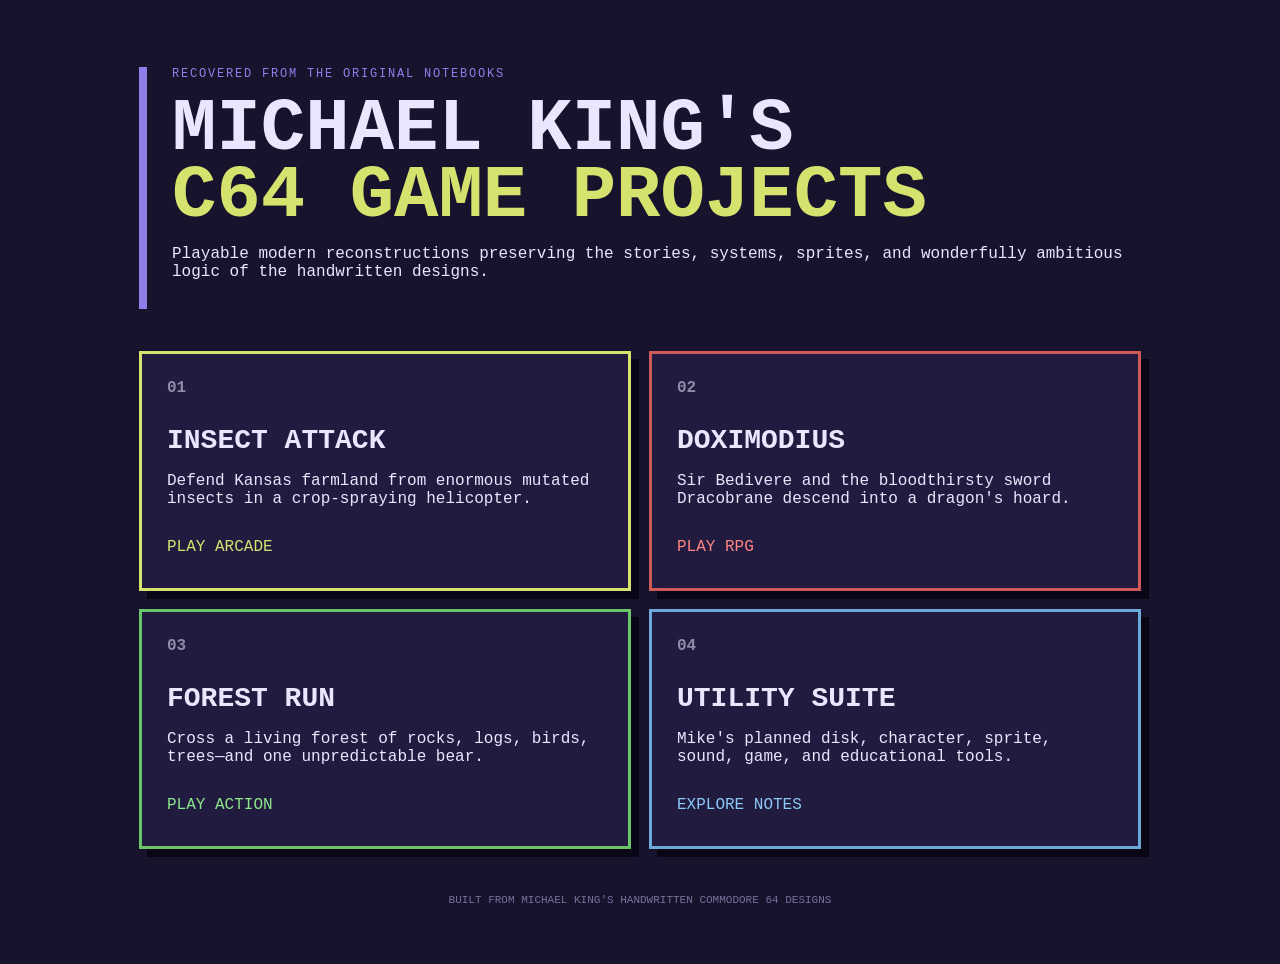
==== index.html @ 21979cb4 "Add C64 notebook game collection" ====
<!doctype html><html><head><meta charset="utf-8"><meta name="viewport" content="width=device-width,initial-scale=1"><title>Michael King's C64 Notebook Games</title><link rel="stylesheet" href="collection.css"></head><body><main><header><p class="eyebrow">RECOVERED FROM THE ORIGINAL NOTEBOOKS</p><h1>MICHAEL KING'S<br><span>C64 GAME PROJECTS</span></h1><p>Playable modern reconstructions preserving the stories, systems, sprites, and wonderfully ambitious logic of the handwritten designs.</p></header><section class="grid"><a class="card yellow" href="insect-attack/index.html"><b>01</b><h2>INSECT ATTACK</h2><p>Defend Kansas farmland from enormous mutated insects in a crop-spraying helicopter.</p><i>PLAY ARCADE</i></a><a class="card red" href="doximodius-rpg/index.html"><b>02</b><h2>DOXIMODIUS</h2><p>Sir Bedivere and the bloodthirsty sword Dracobrane descend into a dragon's hoard.</p><i>PLAY RPG</i></a><a class="card green" href="forest-rescue/index.html"><b>03</b><h2>FOREST RUN</h2><p>Cross a living forest of rocks, logs, birds, trees—and one unpredictable bear.</p><i>PLAY ACTION</i></a><a class="card blue" href="c64-utility-suite/index.html"><b>04</b><h2>UTILITY SUITE</h2><p>Mike's planned disk, character, sprite, sound, game, and educational tools.</p><i>EXPLORE NOTES</i></a></section><footer>BUILT FROM MICHAEL KING'S HANDWRITTEN COMMODORE 64 DESIGNS</footer></main></body></html>
---- collection.css ----
*{box-sizing:border-box}body{margin:0;background:#17132d;color:#e9e7ff;font:16px ui-monospace,monospace}main{max-width:1050px;margin:auto;padding:55px 24px}header{border-left:8px solid #8f7ee7;padding:0 0 12px 25px;margin-bottom:42px}.eyebrow{color:#8f7ee7;letter-spacing:.15em;font-size:12px}h1{font-size:clamp(34px,7vw,74px);line-height:.9;margin:15px 0}h1 span{color:#d5e36e}.grid{display:grid;grid-template-columns:repeat(2,1fr);gap:18px}.card{min-height:240px;padding:25px;text-decoration:none;color:inherit;border:3px solid;background:#211b3f;box-shadow:8px 8px #090716;transition:.12s}.card:hover{transform:translate(-3px,-3px);box-shadow:11px 11px #090716}.card b{opacity:.55}.card h2{font-size:28px;margin:28px 0 12px}.card i{display:block;margin-top:30px;font-style:normal}.yellow{border-color:#d5e36e}.yellow i{color:#d5e36e}.red{border-color:#d05a5a}.red i{color:#ff8585}.green{border-color:#6ac46a}.green i{color:#8ce78c}.blue{border-color:#6aa9d8}.blue i{color:#8cc9f7}footer{margin-top:45px;color:#777199;font-size:11px;text-align:center}@media(max-width:650px){.grid{grid-template-columns:1fr}}
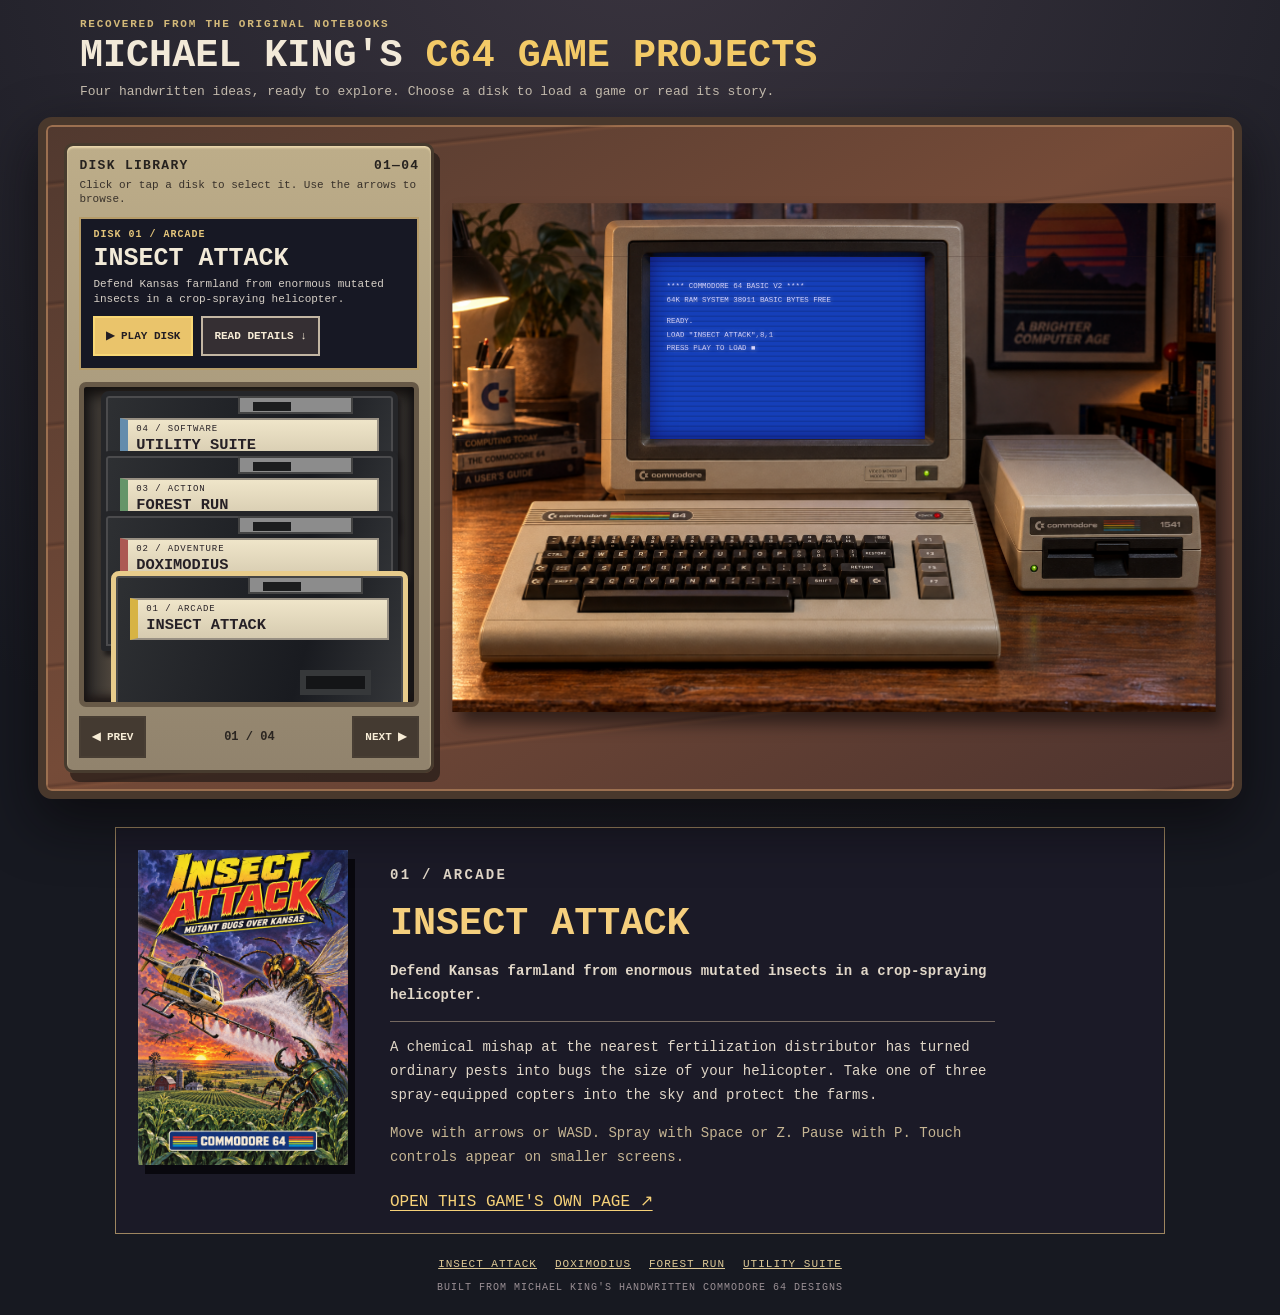
==== commit b54183fb: "Remaster C64 games and collection" ====
--- a/index.html
+++ b/index.html
@@ -1 +1,58 @@
-<!doctype html><html><head><meta charset="utf-8"><meta name="viewport" content="width=device-width,initial-scale=1"><title>Michael King's C64 Notebook Games</title><link rel="stylesheet" href="collection.css"></head><body><main><header><p class="eyebrow">RECOVERED FROM THE ORIGINAL NOTEBOOKS</p><h1>MICHAEL KING'S<br><span>C64 GAME PROJECTS</span></h1><p>Playable modern reconstructions preserving the stories, systems, sprites, and wonderfully ambitious logic of the handwritten designs.</p></header><section class="grid"><a class="card yellow" href="insect-attack/index.html"><b>01</b><h2>INSECT ATTACK</h2><p>Defend Kansas farmland from enormous mutated insects in a crop-spraying helicopter.</p><i>PLAY ARCADE</i></a><a class="card red" href="doximodius-rpg/index.html"><b>02</b><h2>DOXIMODIUS</h2><p>Sir Bedivere and the bloodthirsty sword Dracobrane descend into a dragon's hoard.</p><i>PLAY RPG</i></a><a class="card green" href="forest-rescue/index.html"><b>03</b><h2>FOREST RUN</h2><p>Cross a living forest of rocks, logs, birds, trees—and one unpredictable bear.</p><i>PLAY ACTION</i></a><a class="card blue" href="c64-utility-suite/index.html"><b>04</b><h2>UTILITY SUITE</h2><p>Mike's planned disk, character, sprite, sound, game, and educational tools.</p><i>EXPLORE NOTES</i></a></section><footer>BUILT FROM MICHAEL KING'S HANDWRITTEN COMMODORE 64 DESIGNS</footer></main></body></html>
+<!doctype html>
+<html lang="en">
+<head>
+  <meta charset="utf-8">
+  <meta name="viewport" content="width=device-width,initial-scale=1">
+  <meta name="theme-color" content="#201c21">
+  <title>Michael King's C64 Notebook Games</title>
+  <link rel="stylesheet" href="collection.css">
+</head>
+<body>
+  <main id="collection" class="collection">
+    <header class="intro">
+      <p class="eyebrow">RECOVERED FROM THE ORIGINAL NOTEBOOKS</p>
+      <h1>Michael King's <span>C64 game projects</span></h1>
+      <p>Four handwritten ideas, ready to explore. Choose a disk to load a game or read its story.</p>
+    </header>
+
+    <section id="desk-scene" class="desk-scene" aria-label="Commodore 64 game collection">
+      <div class="disk-station">
+        <div class="station-heading"><span>DISK LIBRARY</span><span>01—04</span></div>
+        <p class="station-hint">Click or tap a disk to select it. Use the arrows to browse.</p>
+        <div class="selected-info" aria-live="polite">
+          <p class="selected-heading"><span id="selected-number">DISK 01</span> / <span id="selected-type">ARCADE</span></p>
+          <h2 id="selected-title">INSECT ATTACK</h2>
+          <p id="selected-description">Defend Kansas farmland from enormous mutated insects in a crop-spraying helicopter.</p>
+          <div class="disk-actions"><button id="play-disk" class="primary-action" type="button">▶ PLAY DISK</button><a href="#disk-details">READ DETAILS ↓</a></div>
+        </div>
+        <div class="disk-holder" role="group" aria-label="Game disks">
+          <button class="floppy" type="button" data-disk="3" aria-pressed="false" aria-label="Select Utility Suite disk"><span class="floppy-top"><span class="floppy-slot"></span></span><span class="floppy-label"><small>04 / SOFTWARE</small><strong>UTILITY SUITE</strong></span><span class="floppy-notch"></span></button>
+          <button class="floppy" type="button" data-disk="2" aria-pressed="false" aria-label="Select Forest Run disk"><span class="floppy-top"><span class="floppy-slot"></span></span><span class="floppy-label"><small>03 / ACTION</small><strong>FOREST RUN</strong></span><span class="floppy-notch"></span></button>
+          <button class="floppy" type="button" data-disk="1" aria-pressed="false" aria-label="Select Doximodius disk"><span class="floppy-top"><span class="floppy-slot"></span></span><span class="floppy-label"><small>02 / ADVENTURE</small><strong>DOXIMODIUS</strong></span><span class="floppy-notch"></span></button>
+          <button class="floppy is-selected" type="button" data-disk="0" aria-pressed="true" aria-label="Select Insect Attack disk"><span class="floppy-top"><span class="floppy-slot"></span></span><span class="floppy-label"><small>01 / ARCADE</small><strong>INSECT ATTACK</strong></span><span class="floppy-notch"></span></button>
+        </div>
+        <div class="browse-controls" role="group" aria-label="Browse disks"><button id="previous-disk" type="button" aria-label="Previous disk">◀ PREV</button><span id="disk-counter" aria-live="polite">01 / 04</span><button id="next-disk" type="button" aria-label="Next disk">NEXT ▶</button></div>
+      </div>
+
+      <div class="computer-setup" aria-hidden="true">
+        <img class="hardware-photo" src="assets/c64-desk.png" alt="" width="1536" height="1024">
+        <div class="crt-screen" id="crt-screen"><div class="crt-content"><p>**** COMMODORE 64 BASIC V2 ****</p><p>64K RAM SYSTEM 38911 BASIC BYTES FREE</p><p class="crt-spacer">READY.</p><p id="crt-command">LOAD "INSECT ATTACK",8,1</p><p id="crt-status">PRESS PLAY TO LOAD <span class="cursor">■</span></p></div></div>
+        <div class="screen-bezel" aria-hidden="true"><span class="bezel-top"></span><span class="bezel-left"></span><span class="bezel-right"></span><span class="bezel-bottom"></span></div>
+      </div>
+    </section>
+
+    <section id="disk-details" class="disk-details" aria-labelledby="detail-title">
+      <div class="detail-cover-wrap"><img id="detail-cover" src="insect-attack/assets/insect-attack-box-art.png" alt="Insect Attack cover art" width="1024" height="1536" loading="lazy"></div>
+      <div class="detail-copy"><p class="eyebrow" id="detail-category">01 / ARCADE</p><h2 id="detail-title">INSECT ATTACK</h2><p id="detail-description">Defend Kansas farmland from enormous mutated insects in a crop-spraying helicopter.</p><p id="detail-story"></p><p id="detail-controls"></p><a id="direct-link" href="insect-attack/index.html">OPEN THIS GAME'S OWN PAGE ↗</a></div>
+    </section>
+    <footer><nav aria-label="Direct game links"><a href="insect-attack/index.html">INSECT ATTACK</a><a href="doximodius-rpg/index.html">DOXIMODIUS</a><a href="forest-rescue/index.html">FOREST RUN</a><a href="c64-utility-suite/index.html">UTILITY SUITE</a></nav><span>BUILT FROM MICHAEL KING'S HANDWRITTEN COMMODORE 64 DESIGNS</span></footer>
+  </main>
+
+  <section id="play-view" class="play-view" hidden aria-label="Game player">
+    <div class="play-toolbar"><button id="close-play" type="button">← DISK LIBRARY</button><strong id="play-title">INSECT ATTACK</strong><button id="play-text-mode" type="button" title="Press T in the game for high-resolution text">T · HIGH RESOLUTION</button><button id="play-graphics-mode" type="button" title="Press G in the game for updated graphics">G · UPDATED GRAPHICS</button><a id="play-direct-link" href="insect-attack/index.html" target="_blank" rel="noopener">OPEN DIRECT PAGE ↗</a></div>
+    <div class="play-stage"><div class="play-hardware"><img src="assets/c64-desk.png" alt="" width="1536" height="1024"><div class="play-screen"><iframe id="game-frame" title="Selected C64 game"></iframe></div><div class="screen-bezel" aria-hidden="true"><span class="bezel-top"></span><span class="bezel-left"></span><span class="bezel-right"></span><span class="bezel-bottom"></span></div></div></div>
+  </section>
+  <p id="loading-announcement" class="sr-only" role="status" aria-live="polite"></p>
+  <script src="collection.js"></script>
+</body>
+</html>
--- a/collection.css
+++ b/collection.css
@@ -1 +1,92 @@
-*{box-sizing:border-box}body{margin:0;background:#17132d;color:#e9e7ff;font:16px ui-monospace,monospace}main{max-width:1050px;margin:auto;padding:55px 24px}header{border-left:8px solid #8f7ee7;padding:0 0 12px 25px;margin-bottom:42px}.eyebrow{color:#8f7ee7;letter-spacing:.15em;font-size:12px}h1{font-size:clamp(34px,7vw,74px);line-height:.9;margin:15px 0}h1 span{color:#d5e36e}.grid{display:grid;grid-template-columns:repeat(2,1fr);gap:18px}.card{min-height:240px;padding:25px;text-decoration:none;color:inherit;border:3px solid;background:#211b3f;box-shadow:8px 8px #090716;transition:.12s}.card:hover{transform:translate(-3px,-3px);box-shadow:11px 11px #090716}.card b{opacity:.55}.card h2{font-size:28px;margin:28px 0 12px}.card i{display:block;margin-top:30px;font-style:normal}.yellow{border-color:#d5e36e}.yellow i{color:#d5e36e}.red{border-color:#d05a5a}.red i{color:#ff8585}.green{border-color:#6ac46a}.green i{color:#8ce78c}.blue{border-color:#6aa9d8}.blue i{color:#8cc9f7}footer{margin-top:45px;color:#777199;font-size:11px;text-align:center}@media(max-width:650px){.grid{grid-template-columns:1fr}}
+:root{font-family:ui-monospace,SFMono-Regular,Consolas,monospace;color:#f2e9d8;background:#171921}
+*{box-sizing:border-box}
+html{scroll-behavior:smooth}
+body{margin:0;min-height:100vh;background:radial-gradient(circle at 50% -10%,#3b3540,#171921 65%)}
+button,a{-webkit-tap-highlight-color:transparent}
+button{font:inherit;cursor:pointer}
+button:focus-visible,a:focus-visible{outline:3px solid #f9d36d;outline-offset:3px}
+button:active{transform:translateY(2px)}
+[hidden]{display:none!important}
+.sr-only{position:absolute;width:1px;height:1px;padding:0;margin:-1px;overflow:hidden;clip:rect(0,0,0,0);white-space:nowrap;border:0}
+
+.collection{max-width:1420px;margin:auto;padding:18px clamp(12px,3vw,44px) 15px}
+.intro{max-width:1120px;margin:0 auto 15px}
+.eyebrow{color:#d3b979;letter-spacing:.16em;font-size:11px;font-weight:800}
+.intro .eyebrow{margin:0}
+.intro h1{font-size:clamp(26px,3vw,44px);line-height:1.06;margin:6px 0;text-transform:uppercase}
+.intro h1 span{color:#f3ca67}
+.intro>p:last-child{margin:0;color:#c7beb0;font-size:13px;line-height:1.45}
+
+.desk-scene{position:relative;display:grid;grid-template-columns:minmax(290px,370px) minmax(0,1fr);align-items:center;gap:18px;padding:18px;border:8px solid #49382c;border-radius:14px;background:linear-gradient(150deg,#51392f,#754b38 48%,#4d332e);box-shadow:0 22px 55px #080608a8,inset 0 0 0 2px #9c7050;overflow:hidden}
+.desk-scene:before{content:"";position:absolute;inset:0;opacity:.2;pointer-events:none;background:repeating-linear-gradient(174deg,transparent 0 55px,#1e0f0d 58px,#a4643d 61px,transparent 64px 120px)}
+.desk-scene>*{position:relative;z-index:1}
+.disk-station{width:100%;padding:12px;border:3px solid #473b2e;border-radius:9px;background:linear-gradient(#bdad89,#91836d);box-shadow:6px 9px 0 #211a16b0,inset 0 2px 2px #ead7ac}
+.station-heading{display:flex;justify-content:space-between;color:#26221f;font-weight:900;letter-spacing:.1em;font-size:13px}
+.station-hint{min-height:24px;margin:5px 0 10px;color:#38312a;font-size:11px;line-height:1.35}
+.selected-info{padding:10px 12px 12px;margin-bottom:12px;border:2px solid #b69c69;background:#171824;color:#f2ead8}
+.selected-heading{margin:0;color:#e4c57b;font-size:10px;font-weight:800;letter-spacing:.1em}
+.selected-info h2{margin:4px 0;font-size:clamp(18px,2vw,25px)}
+.selected-info>p:not(.selected-heading){margin:0 0 9px;color:#d7d0c7;font-size:11px;line-height:1.35}
+.disk-actions{display:flex;flex-wrap:wrap;gap:8px}
+.disk-actions button,.disk-actions a,.browse-controls button,.play-toolbar button,.play-toolbar a{display:inline-flex;align-items:center;justify-content:center;min-height:40px;padding:8px 11px;border:2px solid #c3b6a3;background:#352f33;color:#f8edd7;font-size:11px;font-weight:800;text-decoration:none}
+.disk-actions .primary-action{border-color:#f8d775;background:#eac46b;color:#221d23}
+.disk-holder{position:relative;height:325px;overflow:hidden;border:5px solid #675947;border-radius:7px;background:linear-gradient(90deg,#282727,#51483e 9%,#73634e 52%,#413b35 92%,#272625);box-shadow:inset 0 8px 13px #110e0d,inset 0 -6px 8px #211a19}
+.floppy{position:absolute;left:5%;width:90%;height:140px;padding:0;border:5px solid #252629;border-radius:8px 8px 3px 3px;text-align:left;color:#262026;background:linear-gradient(105deg,#2e3033,#191b20 65%,#35373a);box-shadow:3px 5px 4px #161314c9,inset 0 0 0 2px #4b4b4d;transition:transform .2s ease,filter .2s ease}
+.floppy:nth-child(1){top:4px;z-index:1}.floppy:nth-child(2){top:64px;z-index:2}.floppy:nth-child(3){top:124px;z-index:3}.floppy:nth-child(4){top:184px;z-index:4}
+.floppy:hover,.floppy:focus-visible{transform:translate(10px,-5px) rotate(-1deg);filter:brightness(1.1)}
+.floppy.is-selected{transform:translateX(10px);border-color:#e8cc8b;box-shadow:4px 7px 4px #161314c9,inset 0 0 0 2px #4b4b4d}
+.floppy.is-selected:hover,.floppy.is-selected:focus-visible{transform:translate(15px,-5px) rotate(-1deg)}
+.floppy-top{position:absolute;top:0;right:14%;width:40%;height:18px;background:#8c8c8c;border:2px solid #444}
+.floppy-slot{position:absolute;left:12%;top:4px;width:34%;height:9px;background:#1c1d1e}
+.floppy-label{position:absolute;display:flex;flex-direction:column;gap:2px;left:5%;right:5%;top:22px;min-height:39px;padding:4px 8px;border:2px solid #989083;background:linear-gradient(#efe5c9,#d6cbb0)}
+.floppy[data-disk="0"] .floppy-label{border-left:8px solid #d7b344}.floppy[data-disk="1"] .floppy-label{border-left:8px solid #ac5953}.floppy[data-disk="2"] .floppy-label{border-left:8px solid #659569}.floppy[data-disk="3"] .floppy-label{border-left:8px solid #648cac}
+.floppy-label small{font-size:9px;letter-spacing:.1em}.floppy-label strong{font-size:clamp(12px,1.2vw,16px);white-space:nowrap}
+.floppy-notch{position:absolute;right:11%;bottom:11px;width:25%;height:25px;border:6px solid #36383a;background:#141517}
+.browse-controls{display:flex;align-items:center;justify-content:space-between;gap:8px;margin-top:9px;color:#2a2521;font-size:12px;font-weight:900}
+.browse-controls button{border-color:#483e34;background:#443a31;min-height:42px}
+.browse-controls span{white-space:nowrap}
+
+.computer-setup{width:100%;align-self:center;filter:drop-shadow(7px 12px 8px #160f0daa);transition:transform .85s ease,filter .5s}
+.hardware-photo{display:block;width:100%;height:auto;visibility:hidden}
+.crt-screen{position:absolute;left:25.9%;top:10.5%;width:36%;height:35.9%;overflow:hidden;background:#153fb9;color:#d7d4ff;box-shadow:inset 0 0 20px #10156e}
+.crt-screen:after{content:"";position:absolute;inset:0;pointer-events:none;background:repeating-linear-gradient(to bottom,#0000 0 3px,#0002 4px 5px)}
+.crt-content{padding:9% 6%;font-size:clamp(5px,.58vw,9px);line-height:1.5;text-shadow:0 0 5px #fff7}
+.crt-content p{margin:0 0 .35em}.crt-content .crt-spacer{margin-top:1.3em}.cursor{animation:blink .8s steps(1) infinite}
+.desk-scene.is-loading .crt-screen{filter:brightness(1.15)}
+
+.disk-details{display:grid;grid-template-columns:minmax(130px,210px) 1fr;align-items:start;gap:clamp(18px,4vw,42px);max-width:1050px;margin:28px auto 0;padding:22px;border:1px solid #9e8660;background:#1b1a27}
+.disk-details.no-cover{grid-template-columns:1fr}.detail-cover-wrap img{display:block;width:100%;height:auto;box-shadow:7px 9px #09080e}
+.detail-copy h2{margin:5px 0 14px;color:#f5cf7d;font-size:clamp(26px,3vw,40px)}
+.detail-copy p{max-width:72ch;color:#e1d7c8;font-size:14px;line-height:1.7}
+#detail-description{font-weight:800}
+#detail-story{padding-top:14px;border-top:1px solid #746860}
+#detail-controls{color:#c6b593}
+.detail-copy a{display:inline-block;margin-top:8px;color:#f6d178;text-underline-offset:4px}
+footer{padding:24px 0 5px;text-align:center;color:#9a8f94;font-size:10px;letter-spacing:.1em}
+footer nav{display:flex;justify-content:center;flex-wrap:wrap;gap:8px 18px;margin-bottom:12px}footer a{color:#dec996;font-size:11px}
+
+.play-view{position:fixed;z-index:50;inset:0;display:flex;flex-direction:column;background:#121017;overflow:hidden}
+.play-toolbar{position:relative;z-index:2;display:flex;align-items:center;gap:15px;min-height:58px;padding:7px 12px;border-bottom:2px solid #a78e6c;background:#24212c}
+.play-toolbar strong{overflow:hidden;white-space:nowrap;text-overflow:ellipsis;color:#f5d078}.play-toolbar a{margin-left:auto}
+.play-toolbar #play-text-mode,.play-toolbar #play-graphics-mode{color:#e2d3ad}
+.play-stage{position:relative;flex:1;min-height:0;overflow:hidden;background:#19151b}
+.play-hardware{position:absolute;left:50%;top:50%;width:min(2800px,280vw);aspect-ratio:3/2;transform:translate(-44%,-28.7%);transform-origin:44% 28.7%;animation:monitorZoom .55s ease-out both}
+.play-hardware>img{display:block;width:100%;height:100%;visibility:hidden}
+.play-screen{position:absolute;left:25.9%;top:10.5%;width:36%;height:35.9%;overflow:hidden;background:#100e1d}
+.play-screen iframe{display:block;width:100%;height:100%;border:0;background:#17132d}
+.screen-bezel{position:absolute;inset:0;pointer-events:none;z-index:3}
+.screen-bezel span{position:absolute;inset:0;background:url("assets/c64-desk.png") center/100% 100% no-repeat}
+.bezel-top{clip-path:polygon(0 0,100% 0,100% 10.5%,0 10.5%)}
+.bezel-left{clip-path:polygon(0 10.5%,25.9% 10.5%,25.9% 46.4%,0 46.4%)}
+.bezel-right{clip-path:polygon(61.9% 10.5%,100% 10.5%,100% 46.4%,61.9% 46.4%)}
+.bezel-bottom{clip-path:polygon(0 46.4%,100% 46.4%,100% 100%,0 100%)}
+@keyframes blink{50%{opacity:0}}@keyframes pushDown{50%{transform:translateY(9px)}}@keyframes monitorZoom{from{opacity:.75;transform:translate(-44%,-28.7%) scale(.72)}to{opacity:1;transform:translate(-44%,-28.7%) scale(1)}}.floppy.is-passing{animation:pushDown .28s ease}
+
+@media(max-width:850px){.desk-scene{grid-template-columns:minmax(255px,34%) minmax(0,1fr);gap:10px;padding:12px}.crt-content{font-size:clamp(4px,.6vw,7px)}.selected-info h2{font-size:19px}}
+@media(max-height:780px){.play-hardware{width:min(2200px,260vw)}}
+@media(max-height:620px){.play-hardware{width:min(1800px,250vw)}}
+@media(max-width:700px){.collection{padding:13px 8px}.intro{padding:0 6px}.intro h1{font-size:clamp(25px,8vw,38px)}.desk-scene{display:block;padding:12px;border-width:5px}.disk-station{max-width:420px;margin:auto}.floppy-label strong{font-size:clamp(12px,4vw,17px)}.computer-setup{display:none}.disk-details{grid-template-columns:minmax(90px,32%) 1fr;margin-top:18px;padding:15px;gap:14px}.detail-copy p{font-size:12px}.play-toolbar{gap:6px;min-height:52px}.play-toolbar button,.play-toolbar a{min-height:38px;padding:6px;font-size:10px}.play-toolbar strong{font-size:11px}.play-hint{font-size:9px}.desk-scene.is-loading .computer-setup{display:block;position:fixed;inset:0;z-index:11;width:min(100vw,720px);height:max-content;margin:auto;transform:none}.desk-scene.is-loading .crt-content{font-size:clamp(5px,1vw,8px)}}
+@media(max-width:700px),(pointer:coarse){.play-stage{overflow:hidden}.play-hardware{position:relative;left:auto;top:auto;width:100%;height:100%;aspect-ratio:auto;transform:none;animation:none}.play-hardware>img,.play-hardware>.screen-bezel{display:none}.play-screen{position:static;width:100%;height:100%;aspect-ratio:auto;overflow:auto;border-radius:0}.play-screen iframe{width:100%;height:100%}}
+@media(max-width:700px){.play-toolbar{flex-wrap:wrap}.play-toolbar a{font-size:9px}.play-toolbar #play-text-mode,.play-toolbar #play-graphics-mode{min-height:30px}}
+@media(max-width:410px){.disk-details{display:block}.detail-cover-wrap{max-width:150px;margin:0 auto 18px}.play-toolbar strong{display:none}}
+@media(prefers-reduced-motion:reduce){*,*:before,*:after{animation-duration:.01ms!important;transition-duration:.01ms!important;scroll-behavior:auto!important}}
